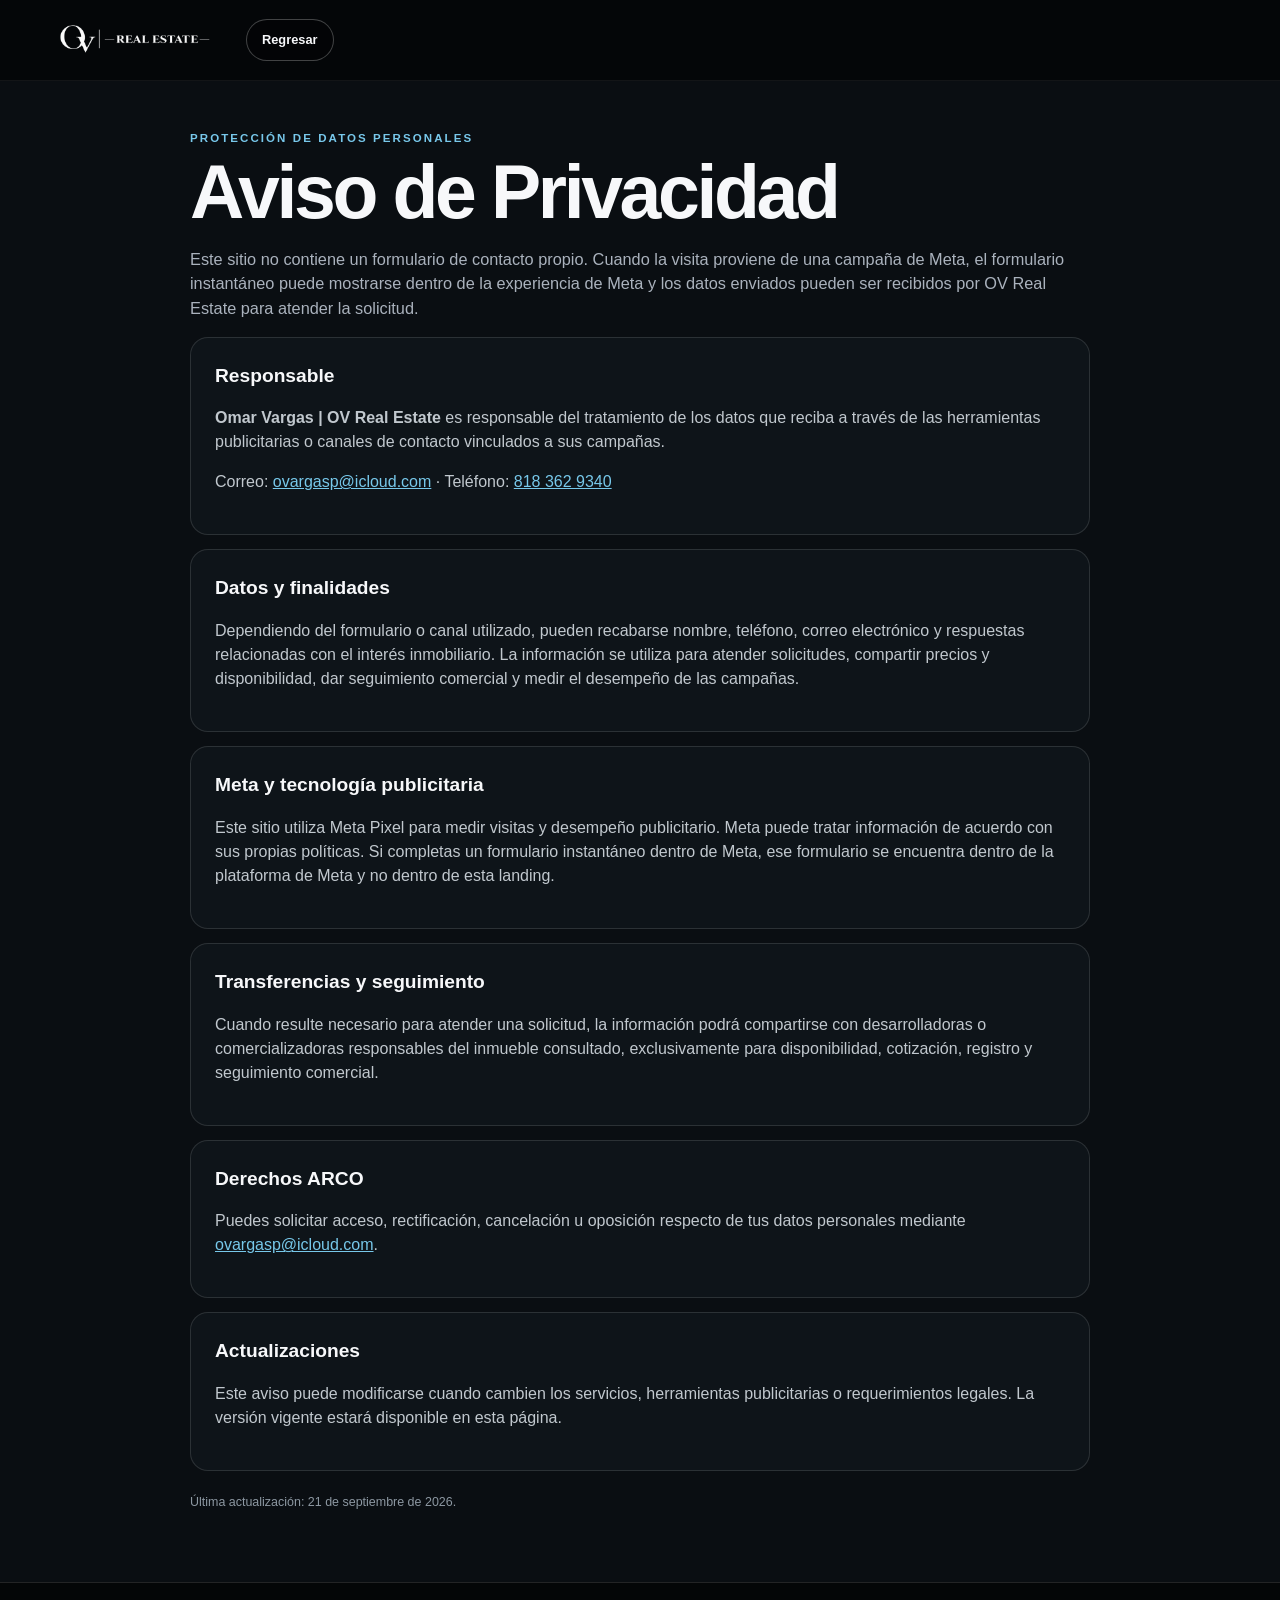
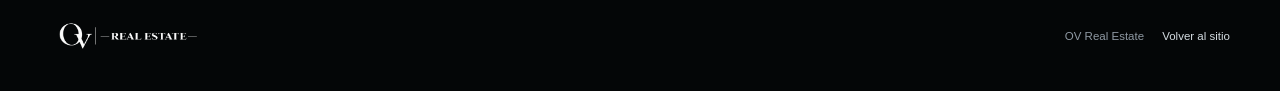
==== public/aviso-privacidad.html @ 69cb6819 "V1" ====
<!doctype html>
<html lang="es-MX">
<head>
  <meta charset="utf-8">
  <meta name="viewport" content="width=device-width,initial-scale=1">
  <title>Aviso de Privacidad | OV Real Estate</title>
  <meta name="description" content="Aviso de Privacidad de OV Real Estate.">
  <link rel="stylesheet" href="styles.css">
  <script>
  !function(f,b,e,v,n,t,s){if(f.fbq)return;n=f.fbq=function(){n.callMethod?
  n.callMethod.apply(n,arguments):n.queue.push(arguments)};if(!f._fbq)f._fbq=n;
  n.push=n;n.loaded=!0;n.version='2.0';n.queue=[];t=b.createElement(e);t.async=!0;
  t.src=v;s=b.getElementsByTagName(e)[0];s.parentNode.insertBefore(t,s)}
  (window,document,'script','https://connect.facebook.net/en_US/fbevents.js');
  fbq('init','922674563576626');fbq('track','PageView');
  </script>
</head>
<body class="privacy-page">
  <header class="topbar solid"><div class="container topbar-inner"><a class="brand" href="index.html" data-preserve-tracking><img src="assets/ov-real-estate-white.png" alt="OV Real Estate"></a><a class="nav-pill" href="index.html" data-preserve-tracking>Regresar</a></div></header>
  <main class="privacy-main">
    <div class="privacy-intro"><div class="eyebrow accent">Protección de datos personales</div><h1>Aviso de Privacidad</h1><p>Este sitio no contiene un formulario de contacto propio. Cuando la visita proviene de una campaña de Meta, el formulario instantáneo puede mostrarse dentro de la experiencia de Meta y los datos enviados pueden ser recibidos por OV Real Estate para atender la solicitud.</p></div>
    <section class="privacy-card"><h2>Responsable</h2><p><strong>Omar Vargas | OV Real Estate</strong> es responsable del tratamiento de los datos que reciba a través de las herramientas publicitarias o canales de contacto vinculados a sus campañas.</p><p>Correo: <a href="mailto:ovargasp@icloud.com">ovargasp@icloud.com</a> · Teléfono: <a href="tel:+528183629340">818 362 9340</a></p></section>
    <section class="privacy-card"><h2>Datos y finalidades</h2><p>Dependiendo del formulario o canal utilizado, pueden recabarse nombre, teléfono, correo electrónico y respuestas relacionadas con el interés inmobiliario. La información se utiliza para atender solicitudes, compartir precios y disponibilidad, dar seguimiento comercial y medir el desempeño de las campañas.</p></section>
    <section class="privacy-card"><h2>Meta y tecnología publicitaria</h2><p>Este sitio utiliza Meta Pixel para medir visitas y desempeño publicitario. Meta puede tratar información de acuerdo con sus propias políticas. Si completas un formulario instantáneo dentro de Meta, ese formulario se encuentra dentro de la plataforma de Meta y no dentro de esta landing.</p></section>
    <section class="privacy-card"><h2>Transferencias y seguimiento</h2><p>Cuando resulte necesario para atender una solicitud, la información podrá compartirse con desarrolladoras o comercializadoras responsables del inmueble consultado, exclusivamente para disponibilidad, cotización, registro y seguimiento comercial.</p></section>
    <section class="privacy-card"><h2>Derechos ARCO</h2><p>Puedes solicitar acceso, rectificación, cancelación u oposición respecto de tus datos personales mediante <a href="mailto:ovargasp@icloud.com">ovargasp@icloud.com</a>.</p></section>
    <section class="privacy-card"><h2>Actualizaciones</h2><p>Este aviso puede modificarse cuando cambien los servicios, herramientas publicitarias o requerimientos legales. La versión vigente estará disponible en esta página.</p></section>
    <div class="privacy-update">Última actualización: 21 de septiembre de 2026.</div>
  </main>
  <footer class="footer"><div class="container footer-inner"><img src="assets/ov-real-estate-white.png" alt="OV Real Estate"><div><span>OV Real Estate</span><a href="index.html" data-preserve-tracking>Volver al sitio</a></div></div></footer>
  <script src="app.js"></script>
</body>
</html>
---- public/styles.css ----
:root{
  --black:#050709;
  --black-2:#090d11;
  --panel:#0d1217;
  --panel-2:#111820;
  --white:#f7f8fa;
  --muted:#aab2bd;
  --line:rgba(255,255,255,.12);
  --blue:#5bb5dd;
  --blue-2:#2c91c0;
  --blue-soft:rgba(91,181,221,.16);
  --max:1180px;
}
*{box-sizing:border-box}html{scroll-behavior:smooth;background:var(--black)}body{margin:0;font-family:"Avenir Next",Avenir,"Helvetica Neue",Arial,sans-serif;background:var(--black);color:var(--white);line-height:1.5}a{color:inherit}img{display:block;max-width:100%}button{font:inherit}.container{width:min(var(--max),calc(100% - 40px));margin-inline:auto}
.topbar{position:fixed;inset:0 0 auto;z-index:50;background:linear-gradient(180deg,rgba(0,0,0,.78),rgba(0,0,0,.28),transparent);border-bottom:1px solid rgba(255,255,255,.06)}.topbar.solid{background:rgba(5,7,9,.96);backdrop-filter:blur(12px)}.topbar-inner{height:80px;display:flex;align-items:center;gap:28px}.brand{display:flex;align-items:center}.brand img{width:168px;height:auto}.desktop-nav{margin-left:auto;display:flex;align-items:center;gap:25px}.desktop-nav a{text-decoration:none;color:rgba(255,255,255,.8);font-size:.82rem;font-weight:750}.desktop-nav a:hover{color:#fff}.nav-pill{text-decoration:none;padding:10px 15px;border-radius:999px;border:1px solid rgba(255,255,255,.25);font-size:.8rem;font-weight:850;background:rgba(0,0,0,.18)}
.hero{position:relative;min-height:min(900px,100svh);display:grid;align-items:end;background:url('assets/hero-valle-oriente.webp') center 48%/cover no-repeat;overflow:hidden}.hero-shade{position:absolute;inset:0;background:linear-gradient(90deg,rgba(0,0,0,.82) 0%,rgba(0,0,0,.6) 26%,rgba(0,0,0,.18) 56%,rgba(0,0,0,.08) 100%),linear-gradient(0deg,rgba(5,7,9,.72),transparent 38%)}.hero-inner{position:relative;z-index:2;padding:150px 0 92px}.hero-copy{max-width:650px}.eyebrow{text-transform:uppercase;letter-spacing:.18em;font-weight:850;font-size:.72rem;color:rgba(255,255,255,.78)}.eyebrow.accent{color:#78c8eb}.hero h1{font-weight:540;letter-spacing:-.055em;line-height:.92;font-size:clamp(3.6rem,8vw,6.8rem);margin:12px 0 22px}.hero-price{margin:0 0 7px;font-size:clamp(1.35rem,3vw,2.1rem)}.hero-price strong{font-weight:900}.hero-details{margin:0;color:rgba(255,255,255,.9);font-size:1.05rem}.hero-actions{display:flex;gap:10px;flex-wrap:wrap;margin-top:28px}.btn{display:inline-flex;align-items:center;justify-content:center;min-height:48px;border-radius:999px;padding:13px 20px;text-decoration:none;font-weight:900}.btn-primary{background:var(--blue-2);color:#fff}.btn-primary:hover{background:#36a3d1}.btn-ghost{border:1px solid rgba(255,255,255,.36);background:rgba(0,0,0,.16)}.hero-note{margin:17px 0 0;font-size:.72rem;color:rgba(255,255,255,.54)}.scroll-cue{position:absolute;z-index:3;left:50%;bottom:22px;transform:translateX(-50%);width:42px;height:42px;border-radius:50%;border:1px solid rgba(255,255,255,.3);display:grid;place-items:center;text-decoration:none;background:rgba(0,0,0,.22)}
.facts{background:#080b0e;border-top:1px solid var(--line);border-bottom:1px solid var(--line)}.facts-grid{display:grid;grid-template-columns:repeat(4,1fr)}.fact{text-align:center;padding:21px 12px;border-right:1px solid var(--line)}.fact:last-child{border-right:0}.fact strong{display:block;font-size:1.08rem}.fact span{display:block;color:var(--muted);margin-top:4px;font-size:.76rem}
.section{padding:82px 0}.section-dark{background:radial-gradient(circle at 90% 0%,rgba(91,181,221,.11),transparent 32%),var(--black)}.section-deep{background:radial-gradient(circle at 6% 8%,rgba(91,181,221,.1),transparent 30%),#080c10;border-top:1px solid var(--line)}.section-head{max-width:760px}.section-head h2,.copy-block h2,.location-copy h2,.closing-band h2{font-weight:560;letter-spacing:-.045em;line-height:1;font-size:clamp(2.5rem,5vw,4.4rem);margin:8px 0 16px}.section-head p,.copy-block>p,.location-copy>p{color:var(--muted);font-size:1.02rem;margin:0}.split-grid{display:grid;grid-template-columns:minmax(0,1fr) minmax(360px,.78fr);gap:52px;align-items:center}.summary-visual{margin:0;border-radius:24px;overflow:hidden;border:1px solid var(--line);background:#111;box-shadow:0 28px 80px rgba(0,0,0,.28)}.summary-visual img{width:100%;aspect-ratio:1/1;object-fit:cover}.feature-list{display:grid;gap:10px;margin-top:30px}.feature-list>div{display:grid;grid-template-columns:44px 1fr;column-gap:12px;padding:16px;border:1px solid var(--line);border-radius:16px;background:rgba(255,255,255,.025)}.feature-list span{grid-row:1/3;color:#7bc9ea;font-size:.76rem;font-weight:900}.feature-list strong{display:block}.feature-list small{color:var(--muted);margin-top:3px}
.amenities-grid{display:grid;grid-template-columns:repeat(2,1fr);gap:14px;margin-top:32px}.amenity-card{position:relative;border:0;padding:0;border-radius:22px;overflow:hidden;background:#111;cursor:pointer;aspect-ratio:1/1}.amenity-card:after{content:"";position:absolute;inset:45% 0 0;background:linear-gradient(0deg,rgba(0,0,0,.76),transparent)}.amenity-card img{width:100%;height:100%;object-fit:cover;transition:transform .28s ease}.amenity-card:hover img{transform:scale(1.025)}.amenity-card span{position:absolute;z-index:2;left:20px;bottom:17px;color:#fff;font-size:1.12rem;font-weight:850}
.plans-section{background:#f1f5f8;color:#0a0d10}.plans-section .eyebrow.accent{color:#2486b2}.plans-section .section-head p{color:#59636e}.plans-head{max-width:none;display:flex;align-items:end;justify-content:space-between;gap:24px}.carousel-actions{display:flex;align-items:center;gap:10px;white-space:nowrap}.carousel-actions button{width:42px;height:42px;border-radius:50%;border:1px solid #cbd6dd;background:#fff;color:#0a0d10;cursor:pointer;font-weight:900}.carousel-actions span{font-size:.8rem;color:#5e6872}.plans-track{display:grid;grid-auto-flow:column;grid-auto-columns:min(78vw,720px);gap:16px;overflow:auto;padding:28px 2px 12px;scroll-snap-type:x mandatory;scrollbar-width:none}.plans-track::-webkit-scrollbar{display:none}.plan-card{scroll-snap-align:center;border:1px solid #d4dee5;background:#fff;border-radius:18px;padding:0;overflow:hidden;cursor:pointer;box-shadow:0 12px 30px rgba(22,39,54,.08)}.plan-card img{width:100%;aspect-ratio:16/9;object-fit:cover}.plan-card span{display:block;text-align:left;padding:12px 15px;font-weight:850;font-size:.86rem;border-top:1px solid #e2e9ee}.notice{color:#75808a;font-size:.74rem;margin:13px 0 0}
.location-section{background:linear-gradient(150deg,#071015,#091118 50%,#071015);border-top:1px solid var(--line)}.location-grid{display:grid;grid-template-columns:.9fr 1.1fr;gap:50px;align-items:start}.location-address{margin-top:24px;padding:15px 18px;border-left:3px solid var(--blue);background:rgba(255,255,255,.03);color:#d9e0e5}.nearby-grid{display:grid;grid-template-columns:repeat(2,1fr);gap:12px}.nearby-grid article{padding:20px;border:1px solid var(--line);border-radius:17px;background:rgba(255,255,255,.025)}.nearby-grid span{display:block;color:#70c4e8;font-size:.72rem;font-weight:900;margin-bottom:11px}.nearby-grid strong{display:block;font-size:1rem}.nearby-grid small{display:block;color:var(--muted);margin-top:5px}
.closing-band{padding:44px 0;background:linear-gradient(90deg,#0d6d97,#134f70);border-top:1px solid rgba(255,255,255,.16)}.closing-inner{display:flex;align-items:center;justify-content:space-between;gap:24px}.closing-band h2{font-size:clamp(2.4rem,5vw,4rem);margin:5px 0 0}.closing-stats{display:flex;flex-wrap:wrap;justify-content:flex-end;gap:10px}.closing-stats span{padding:10px 13px;border:1px solid rgba(255,255,255,.25);border-radius:999px;font-size:.82rem;background:rgba(0,0,0,.08)}
.footer{padding:28px 0;background:#040607;border-top:1px solid var(--line)}.footer-inner{display:flex;align-items:center;gap:24px;justify-content:space-between}.footer-inner img{width:155px}.footer-inner div{display:flex;gap:18px;align-items:center;color:#8f99a3;font-size:.72rem}.footer-inner a{color:#d4dce1;text-decoration:none}
.lightbox{position:fixed;inset:0;z-index:100;background:rgba(0,0,0,.92);display:none;place-items:center;padding:28px}.lightbox.is-open{display:grid}.lightbox-stage{width:min(1200px,94vw);max-height:88vh;display:grid;place-items:center;gap:10px}.lightbox-stage img{max-width:100%;max-height:80vh;object-fit:contain;border-radius:10px;background:#fff}.lightbox-stage div{color:#fff;font-weight:800}.lightbox-close{position:absolute;right:18px;top:14px;width:46px;height:46px;border-radius:50%;border:1px solid rgba(255,255,255,.3);background:rgba(0,0,0,.35);color:#fff;font-size:1.8rem;cursor:pointer}
.privacy-page{background:#0a0e12}.privacy-main{width:min(900px,calc(100% - 40px));margin:0 auto;padding:130px 0 70px}.privacy-intro h1{font-size:clamp(2.7rem,6vw,4.7rem);line-height:1;letter-spacing:-.045em;margin:8px 0 16px}.privacy-intro p{color:var(--muted);font-size:1.02rem}.privacy-card{margin-top:14px;padding:24px;border:1px solid var(--line);border-radius:18px;background:#0e1419}.privacy-card h2{margin:0 0 10px;font-size:1.2rem}.privacy-card p{color:#c1c8ce}.privacy-card a{color:#77c8ea}.privacy-update{margin-top:22px;color:#8d98a2;font-size:.78rem}
@media(max-width:900px){.desktop-nav{display:none}.topbar-inner{height:72px}.brand img{width:150px}.hero{min-height:760px;background-position:58% center}.hero-shade{background:linear-gradient(90deg,rgba(0,0,0,.82),rgba(0,0,0,.4)),linear-gradient(0deg,rgba(5,7,9,.76),transparent 45%)}.hero-inner{padding:128px 0 78px}.hero-copy{max-width:560px}.facts-grid{grid-template-columns:repeat(2,1fr)}.fact:nth-child(2){border-right:0}.fact:nth-child(-n+2){border-bottom:1px solid var(--line)}.split-grid,.location-grid{grid-template-columns:1fr}.summary-visual{max-width:620px}.plans-head{align-items:start}.amenities-grid{gap:10px}.closing-inner{align-items:flex-start;flex-direction:column}.closing-stats{justify-content:flex-start}.footer-inner{align-items:flex-start;flex-direction:column}.footer-inner div{align-items:flex-start;flex-direction:column;gap:6px}}
@media(max-width:620px){.container{width:min(100% - 28px,var(--max))}.topbar .nav-pill{font-size:.72rem;padding:9px 12px}.hero{min-height:720px;background-position:58% center}.hero h1{font-size:clamp(3rem,16vw,4.7rem)}.hero-details{font-size:.92rem}.hero-actions{flex-direction:column;align-items:stretch}.btn{width:100%}.section{padding:62px 0}.section-head h2,.copy-block h2,.location-copy h2{font-size:2.65rem}.amenities-grid{grid-template-columns:1fr 1fr}.amenity-card span{left:13px;bottom:12px;font-size:.9rem}.plans-head{display:block}.carousel-actions{margin-top:16px}.plans-track{grid-auto-columns:90vw}.nearby-grid{grid-template-columns:1fr}.closing-stats{display:grid;grid-template-columns:1fr 1fr}.closing-stats span:first-child{grid-column:1/-1}.footer-inner img{width:135px}.privacy-main{width:min(100% - 28px,900px)}}
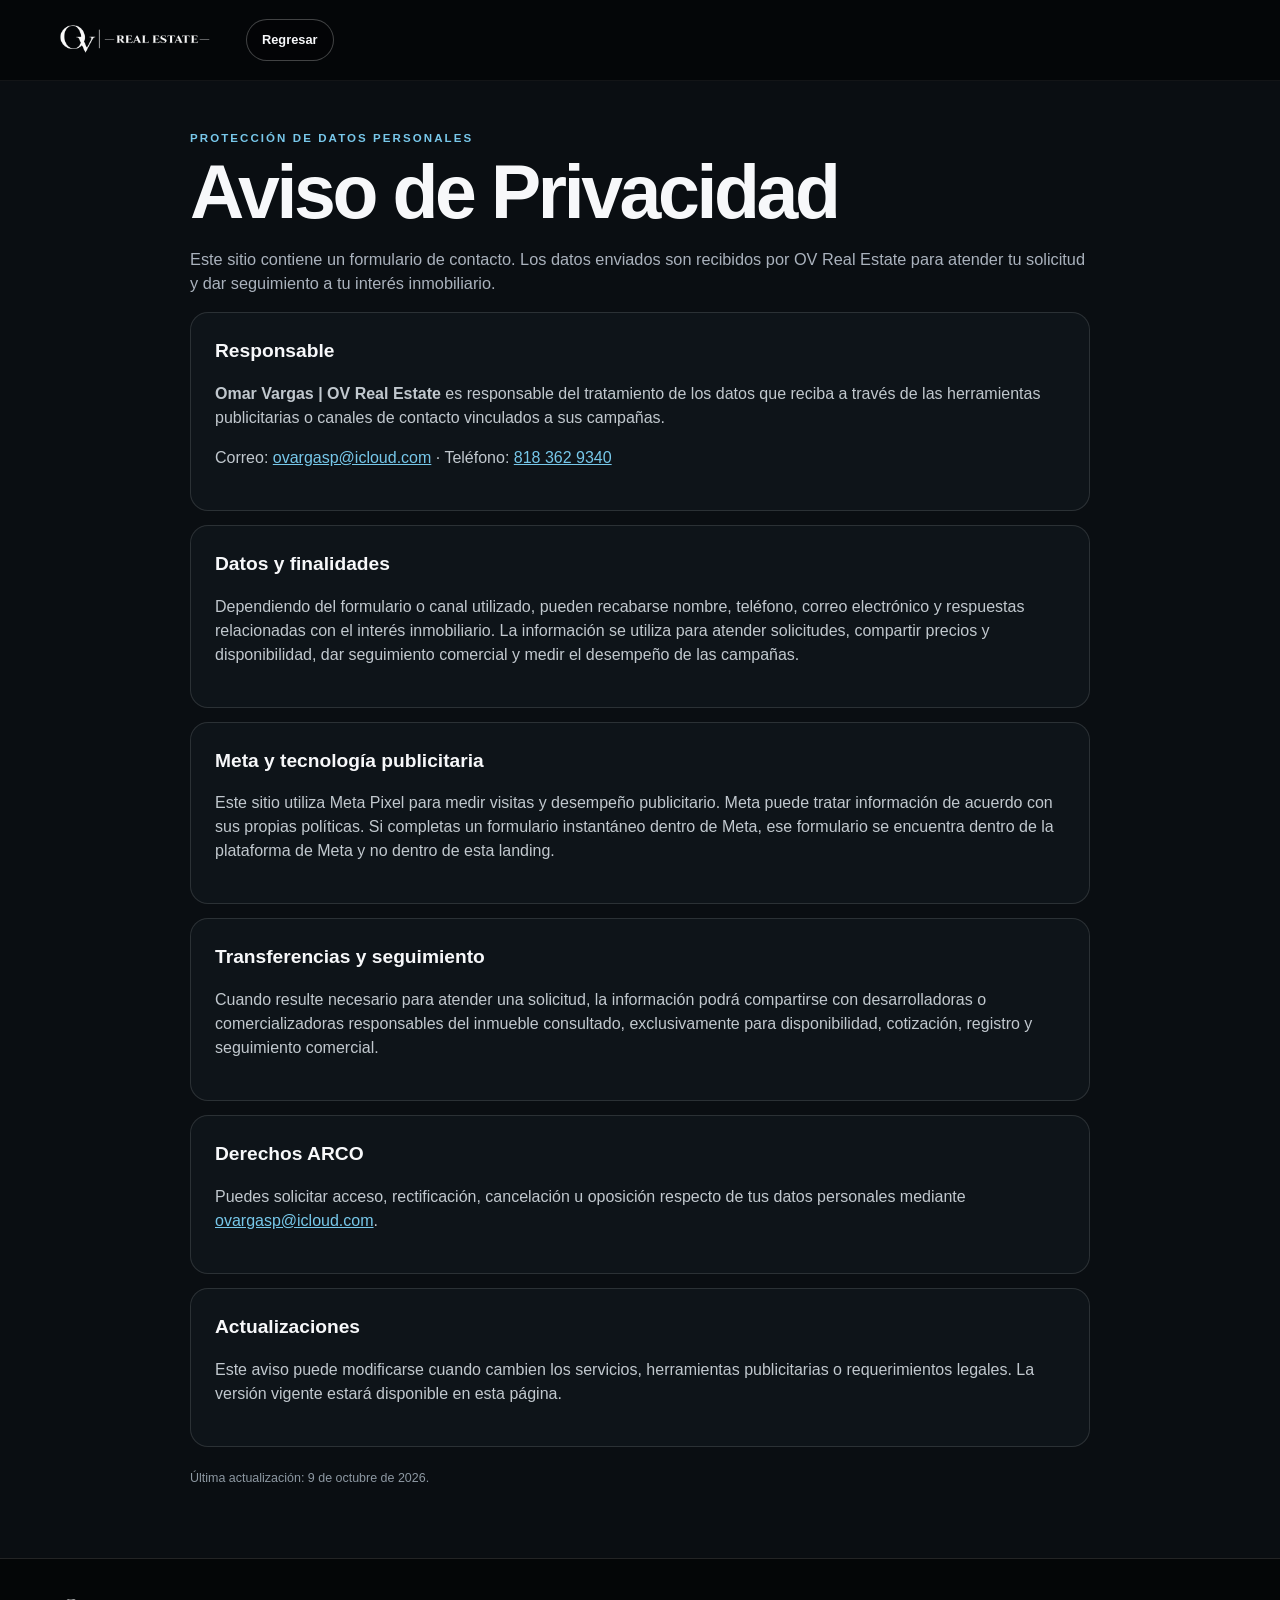
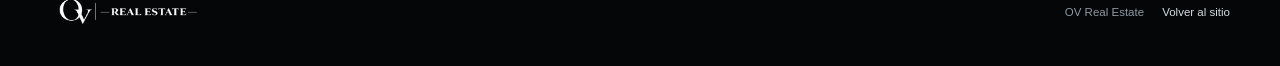
==== commit dec98213: "Actualizar aviso para formulario de contacto" ====
--- a/public/aviso-privacidad.html
+++ b/public/aviso-privacidad.html
@@ -18,14 +18,14 @@
 <body class="privacy-page">
   <header class="topbar solid"><div class="container topbar-inner"><a class="brand" href="index.html" data-preserve-tracking><img src="assets/ov-real-estate-white.png" alt="OV Real Estate"></a><a class="nav-pill" href="index.html" data-preserve-tracking>Regresar</a></div></header>
   <main class="privacy-main">
-    <div class="privacy-intro"><div class="eyebrow accent">Protección de datos personales</div><h1>Aviso de Privacidad</h1><p>Este sitio no contiene un formulario de contacto propio. Cuando la visita proviene de una campaña de Meta, el formulario instantáneo puede mostrarse dentro de la experiencia de Meta y los datos enviados pueden ser recibidos por OV Real Estate para atender la solicitud.</p></div>
+    <div class="privacy-intro"><div class="eyebrow accent">Protección de datos personales</div><h1>Aviso de Privacidad</h1><p>Este sitio contiene un formulario de contacto. Los datos enviados son recibidos por OV Real Estate para atender tu solicitud y dar seguimiento a tu interés inmobiliario.</p></div>
     <section class="privacy-card"><h2>Responsable</h2><p><strong>Omar Vargas | OV Real Estate</strong> es responsable del tratamiento de los datos que reciba a través de las herramientas publicitarias o canales de contacto vinculados a sus campañas.</p><p>Correo: <a href="mailto:ovargasp@icloud.com">ovargasp@icloud.com</a> · Teléfono: <a href="tel:+528183629340">818 362 9340</a></p></section>
     <section class="privacy-card"><h2>Datos y finalidades</h2><p>Dependiendo del formulario o canal utilizado, pueden recabarse nombre, teléfono, correo electrónico y respuestas relacionadas con el interés inmobiliario. La información se utiliza para atender solicitudes, compartir precios y disponibilidad, dar seguimiento comercial y medir el desempeño de las campañas.</p></section>
     <section class="privacy-card"><h2>Meta y tecnología publicitaria</h2><p>Este sitio utiliza Meta Pixel para medir visitas y desempeño publicitario. Meta puede tratar información de acuerdo con sus propias políticas. Si completas un formulario instantáneo dentro de Meta, ese formulario se encuentra dentro de la plataforma de Meta y no dentro de esta landing.</p></section>
     <section class="privacy-card"><h2>Transferencias y seguimiento</h2><p>Cuando resulte necesario para atender una solicitud, la información podrá compartirse con desarrolladoras o comercializadoras responsables del inmueble consultado, exclusivamente para disponibilidad, cotización, registro y seguimiento comercial.</p></section>
     <section class="privacy-card"><h2>Derechos ARCO</h2><p>Puedes solicitar acceso, rectificación, cancelación u oposición respecto de tus datos personales mediante <a href="mailto:ovargasp@icloud.com">ovargasp@icloud.com</a>.</p></section>
     <section class="privacy-card"><h2>Actualizaciones</h2><p>Este aviso puede modificarse cuando cambien los servicios, herramientas publicitarias o requerimientos legales. La versión vigente estará disponible en esta página.</p></section>
-    <div class="privacy-update">Última actualización: 21 de septiembre de 2026.</div>
+    <div class="privacy-update">Última actualización: 9 de octubre de 2026.</div>
   </main>
   <footer class="footer"><div class="container footer-inner"><img src="assets/ov-real-estate-white.png" alt="OV Real Estate"><div><span>OV Real Estate</span><a href="index.html" data-preserve-tracking>Volver al sitio</a></div></div></footer>
   <script src="app.js"></script>
--- a/public/styles.css
+++ b/public/styles.css
@@ -13,9 +13,10 @@
 }
 *{box-sizing:border-box}html{scroll-behavior:smooth;background:var(--black)}body{margin:0;font-family:"Avenir Next",Avenir,"Helvetica Neue",Arial,sans-serif;background:var(--black);color:var(--white);line-height:1.5}a{color:inherit}img{display:block;max-width:100%}button{font:inherit}.container{width:min(var(--max),calc(100% - 40px));margin-inline:auto}
 .topbar{position:fixed;inset:0 0 auto;z-index:50;background:linear-gradient(180deg,rgba(0,0,0,.78),rgba(0,0,0,.28),transparent);border-bottom:1px solid rgba(255,255,255,.06)}.topbar.solid{background:rgba(5,7,9,.96);backdrop-filter:blur(12px)}.topbar-inner{height:80px;display:flex;align-items:center;gap:28px}.brand{display:flex;align-items:center}.brand img{width:168px;height:auto}.desktop-nav{margin-left:auto;display:flex;align-items:center;gap:25px}.desktop-nav a{text-decoration:none;color:rgba(255,255,255,.8);font-size:.82rem;font-weight:750}.desktop-nav a:hover{color:#fff}.nav-pill{text-decoration:none;padding:10px 15px;border-radius:999px;border:1px solid rgba(255,255,255,.25);font-size:.8rem;font-weight:850;background:rgba(0,0,0,.18)}
-.hero{position:relative;min-height:min(900px,100svh);display:grid;align-items:end;background:url('assets/hero-valle-oriente.webp') center 48%/cover no-repeat;overflow:hidden}.hero-shade{position:absolute;inset:0;background:linear-gradient(90deg,rgba(0,0,0,.82) 0%,rgba(0,0,0,.6) 26%,rgba(0,0,0,.18) 56%,rgba(0,0,0,.08) 100%),linear-gradient(0deg,rgba(5,7,9,.72),transparent 38%)}.hero-inner{position:relative;z-index:2;padding:150px 0 92px}.hero-copy{max-width:650px}.eyebrow{text-transform:uppercase;letter-spacing:.18em;font-weight:850;font-size:.72rem;color:rgba(255,255,255,.78)}.eyebrow.accent{color:#78c8eb}.hero h1{font-weight:540;letter-spacing:-.055em;line-height:.92;font-size:clamp(3.6rem,8vw,6.8rem);margin:12px 0 22px}.hero-price{margin:0 0 7px;font-size:clamp(1.35rem,3vw,2.1rem)}.hero-price strong{font-weight:900}.hero-details{margin:0;color:rgba(255,255,255,.9);font-size:1.05rem}.hero-actions{display:flex;gap:10px;flex-wrap:wrap;margin-top:28px}.btn{display:inline-flex;align-items:center;justify-content:center;min-height:48px;border-radius:999px;padding:13px 20px;text-decoration:none;font-weight:900}.btn-primary{background:var(--blue-2);color:#fff}.btn-primary:hover{background:#36a3d1}.btn-ghost{border:1px solid rgba(255,255,255,.36);background:rgba(0,0,0,.16)}.hero-note{margin:17px 0 0;font-size:.72rem;color:rgba(255,255,255,.54)}.scroll-cue{position:absolute;z-index:3;left:50%;bottom:22px;transform:translateX(-50%);width:42px;height:42px;border-radius:50%;border:1px solid rgba(255,255,255,.3);display:grid;place-items:center;text-decoration:none;background:rgba(0,0,0,.22)}
+.hero{position:relative;min-height:min(900px,100svh);display:grid;align-items:end;background:url('assets/hero-valle-oriente.webp') center 48%/cover no-repeat;overflow:hidden}.hero-shade{position:absolute;inset:0;background:linear-gradient(90deg,rgba(0,0,0,.82) 0%,rgba(0,0,0,.6) 26%,rgba(0,0,0,.18) 56%,rgba(0,0,0,.08) 100%),linear-gradient(0deg,rgba(5,7,9,.72),transparent 38%)}.hero-inner{position:relative;z-index:2;padding:150px 0 92px}.hero-copy{max-width:650px}.eyebrow{text-transform:uppercase;letter-spacing:.18em;font-weight:850;font-size:.72rem;color:rgba(255,255,255,.78)}.eyebrow.accent{color:#78c8eb}.hero h1{font-weight:540;letter-spacing:-.055em;line-height:.92;font-size:clamp(3.6rem,8vw,6.8rem);margin:12px 0 22px}.hero h1 .title-line{display:block}.hero h1 .title-line:first-child{white-space:nowrap}.hero-price{margin:0 0 7px;font-size:clamp(1.35rem,3vw,2.1rem)}.hero-price strong{font-weight:900}.hero-details{margin:0;color:rgba(255,255,255,.9);font-size:1.05rem}.hero-actions{display:flex;gap:10px;flex-wrap:wrap;margin-top:28px}.btn{display:inline-flex;align-items:center;justify-content:center;min-height:48px;border-radius:999px;padding:13px 20px;text-decoration:none;font-weight:900}.btn-primary{background:var(--blue-2);color:#fff}.btn-primary:hover{background:#36a3d1}.btn-ghost{border:1px solid rgba(255,255,255,.36);background:rgba(0,0,0,.16)}.hero-note{margin:17px 0 0;font-size:.72rem;color:rgba(255,255,255,.54)}.scroll-cue{position:absolute;z-index:3;left:50%;bottom:22px;transform:translateX(-50%);width:42px;height:42px;border-radius:50%;border:1px solid rgba(255,255,255,.3);display:grid;place-items:center;text-decoration:none;background:rgba(0,0,0,.22)}
 .facts{background:#080b0e;border-top:1px solid var(--line);border-bottom:1px solid var(--line)}.facts-grid{display:grid;grid-template-columns:repeat(4,1fr)}.fact{text-align:center;padding:21px 12px;border-right:1px solid var(--line)}.fact:last-child{border-right:0}.fact strong{display:block;font-size:1.08rem}.fact span{display:block;color:var(--muted);margin-top:4px;font-size:.76rem}
-.section{padding:82px 0}.section-dark{background:radial-gradient(circle at 90% 0%,rgba(91,181,221,.11),transparent 32%),var(--black)}.section-deep{background:radial-gradient(circle at 6% 8%,rgba(91,181,221,.1),transparent 30%),#080c10;border-top:1px solid var(--line)}.section-head{max-width:760px}.section-head h2,.copy-block h2,.location-copy h2,.closing-band h2{font-weight:560;letter-spacing:-.045em;line-height:1;font-size:clamp(2.5rem,5vw,4.4rem);margin:8px 0 16px}.section-head p,.copy-block>p,.location-copy>p{color:var(--muted);font-size:1.02rem;margin:0}.split-grid{display:grid;grid-template-columns:minmax(0,1fr) minmax(360px,.78fr);gap:52px;align-items:center}.summary-visual{margin:0;border-radius:24px;overflow:hidden;border:1px solid var(--line);background:#111;box-shadow:0 28px 80px rgba(0,0,0,.28)}.summary-visual img{width:100%;aspect-ratio:1/1;object-fit:cover}.feature-list{display:grid;gap:10px;margin-top:30px}.feature-list>div{display:grid;grid-template-columns:44px 1fr;column-gap:12px;padding:16px;border:1px solid var(--line);border-radius:16px;background:rgba(255,255,255,.025)}.feature-list span{grid-row:1/3;color:#7bc9ea;font-size:.76rem;font-weight:900}.feature-list strong{display:block}.feature-list small{color:var(--muted);margin-top:3px}
+.connection-strip{padding:92px 0 82px;background:#05090c;border-bottom:1px solid var(--line)}.connection-grid{display:grid;grid-template-columns:minmax(0,1.25fr) minmax(320px,.75fr);gap:48px;align-items:end}.connection-copy h2{font-weight:560;letter-spacing:-.035em;line-height:1.05;font-size:clamp(2.3rem,4.6vw,4rem);margin:10px 0 18px}.connection-copy p{margin:0;color:var(--muted);font-size:1.02rem;max-width:820px}.connection-tags{display:flex;flex-wrap:wrap;gap:10px;justify-content:flex-end}.connection-tags span{display:inline-flex;align-items:center;justify-content:center;min-height:42px;padding:10px 14px;border:1px solid var(--line);border-radius:999px;background:rgba(255,255,255,.035);font-size:.84rem;font-weight:800;color:#eef3f6}
+.section{padding:82px 0}.section-dark{background:radial-gradient(circle at 90% 0%,rgba(91,181,221,.11),transparent 32%),var(--black)}.section-deep{background:radial-gradient(circle at 6% 8%,rgba(91,181,221,.1),transparent 30%),#080c10;border-top:1px solid var(--line)}.section-head{max-width:760px}.section-head h2,.copy-block h2,.location-copy h2,.closing-band h2{font-weight:560;letter-spacing:-.045em;line-height:1;font-size:clamp(2.5rem,5vw,4.4rem);margin:8px 0 16px}.section-head p,.copy-block>p,.location-copy>p{color:var(--muted);font-size:1.02rem;margin:0}.split-grid{display:grid;grid-template-columns:minmax(0,1fr) minmax(360px,.78fr);gap:52px;align-items:center}.summary-visual{position:relative;margin:0;border-radius:24px;overflow:hidden;border:1px solid var(--line);background:#111;box-shadow:0 28px 80px rgba(0,0,0,.28)}.summary-visual img{width:100%;height:100%;object-fit:cover;display:block}.project-slider{position:relative;aspect-ratio:1/1;overflow:hidden;background:#0a0f13}.project-slider:after{content:"";position:absolute;left:0;right:0;bottom:0;height:30%;background:linear-gradient(180deg,transparent,rgba(0,0,0,.24));pointer-events:none;z-index:1}.project-slide{position:absolute;inset:0;border:0;padding:0;margin:0;background:transparent;cursor:pointer;opacity:0;transition:opacity .55s ease,transform .55s ease;transform:scale(1.02)}.project-slide.is-active{opacity:1;transform:scale(1);z-index:2}.project-dots{position:absolute;left:50%;bottom:16px;transform:translateX(-50%);display:flex;gap:8px;align-items:center;z-index:4;padding:9px 12px;border-radius:999px;background:rgba(6,9,12,.42);backdrop-filter:blur(8px);-webkit-backdrop-filter:blur(8px)}.project-dots button{width:9px;height:9px;border-radius:50%;border:0;padding:0;background:rgba(255,255,255,.42);cursor:pointer;transition:transform .2s ease,background .2s ease}.project-dots button.is-active{background:#fff;transform:scale(1.15)}.feature-list{display:grid;gap:10px;margin-top:30px}.feature-list>div{display:grid;grid-template-columns:44px 1fr;column-gap:12px;padding:16px;border:1px solid var(--line);border-radius:16px;background:rgba(255,255,255,.025)}.feature-list span{grid-row:1/3;color:#7bc9ea;font-size:.76rem;font-weight:900}.feature-list strong{display:block}.feature-list small{color:var(--muted);margin-top:3px}
 .amenities-grid{display:grid;grid-template-columns:repeat(2,1fr);gap:14px;margin-top:32px}.amenity-card{position:relative;border:0;padding:0;border-radius:22px;overflow:hidden;background:#111;cursor:pointer;aspect-ratio:1/1}.amenity-card:after{content:"";position:absolute;inset:45% 0 0;background:linear-gradient(0deg,rgba(0,0,0,.76),transparent)}.amenity-card img{width:100%;height:100%;object-fit:cover;transition:transform .28s ease}.amenity-card:hover img{transform:scale(1.025)}.amenity-card span{position:absolute;z-index:2;left:20px;bottom:17px;color:#fff;font-size:1.12rem;font-weight:850}
 .plans-section{background:#f1f5f8;color:#0a0d10}.plans-section .eyebrow.accent{color:#2486b2}.plans-section .section-head p{color:#59636e}.plans-head{max-width:none;display:flex;align-items:end;justify-content:space-between;gap:24px}.carousel-actions{display:flex;align-items:center;gap:10px;white-space:nowrap}.carousel-actions button{width:42px;height:42px;border-radius:50%;border:1px solid #cbd6dd;background:#fff;color:#0a0d10;cursor:pointer;font-weight:900}.carousel-actions span{font-size:.8rem;color:#5e6872}.plans-track{display:grid;grid-auto-flow:column;grid-auto-columns:min(78vw,720px);gap:16px;overflow:auto;padding:28px 2px 12px;scroll-snap-type:x mandatory;scrollbar-width:none}.plans-track::-webkit-scrollbar{display:none}.plan-card{scroll-snap-align:center;border:1px solid #d4dee5;background:#fff;border-radius:18px;padding:0;overflow:hidden;cursor:pointer;box-shadow:0 12px 30px rgba(22,39,54,.08)}.plan-card img{width:100%;aspect-ratio:16/9;object-fit:cover}.plan-card span{display:block;text-align:left;padding:12px 15px;font-weight:850;font-size:.86rem;border-top:1px solid #e2e9ee}.notice{color:#75808a;font-size:.74rem;margin:13px 0 0}
 .location-section{background:linear-gradient(150deg,#071015,#091118 50%,#071015);border-top:1px solid var(--line)}.location-grid{display:grid;grid-template-columns:.9fr 1.1fr;gap:50px;align-items:start}.location-address{margin-top:24px;padding:15px 18px;border-left:3px solid var(--blue);background:rgba(255,255,255,.03);color:#d9e0e5}.nearby-grid{display:grid;grid-template-columns:repeat(2,1fr);gap:12px}.nearby-grid article{padding:20px;border:1px solid var(--line);border-radius:17px;background:rgba(255,255,255,.025)}.nearby-grid span{display:block;color:#70c4e8;font-size:.72rem;font-weight:900;margin-bottom:11px}.nearby-grid strong{display:block;font-size:1rem}.nearby-grid small{display:block;color:var(--muted);margin-top:5px}
@@ -23,5 +24,9 @@
 .footer{padding:28px 0;background:#040607;border-top:1px solid var(--line)}.footer-inner{display:flex;align-items:center;gap:24px;justify-content:space-between}.footer-inner img{width:155px}.footer-inner div{display:flex;gap:18px;align-items:center;color:#8f99a3;font-size:.72rem}.footer-inner a{color:#d4dce1;text-decoration:none}
 .lightbox{position:fixed;inset:0;z-index:100;background:rgba(0,0,0,.92);display:none;place-items:center;padding:28px}.lightbox.is-open{display:grid}.lightbox-stage{width:min(1200px,94vw);max-height:88vh;display:grid;place-items:center;gap:10px}.lightbox-stage img{max-width:100%;max-height:80vh;object-fit:contain;border-radius:10px;background:#fff}.lightbox-stage div{color:#fff;font-weight:800}.lightbox-close{position:absolute;right:18px;top:14px;width:46px;height:46px;border-radius:50%;border:1px solid rgba(255,255,255,.3);background:rgba(0,0,0,.35);color:#fff;font-size:1.8rem;cursor:pointer}
 .privacy-page{background:#0a0e12}.privacy-main{width:min(900px,calc(100% - 40px));margin:0 auto;padding:130px 0 70px}.privacy-intro h1{font-size:clamp(2.7rem,6vw,4.7rem);line-height:1;letter-spacing:-.045em;margin:8px 0 16px}.privacy-intro p{color:var(--muted);font-size:1.02rem}.privacy-card{margin-top:14px;padding:24px;border:1px solid var(--line);border-radius:18px;background:#0e1419}.privacy-card h2{margin:0 0 10px;font-size:1.2rem}.privacy-card p{color:#c1c8ce}.privacy-card a{color:#77c8ea}.privacy-update{margin-top:22px;color:#8d98a2;font-size:.78rem}
-@media(max-width:900px){.desktop-nav{display:none}.topbar-inner{height:72px}.brand img{width:150px}.hero{min-height:760px;background-position:58% center}.hero-shade{background:linear-gradient(90deg,rgba(0,0,0,.82),rgba(0,0,0,.4)),linear-gradient(0deg,rgba(5,7,9,.76),transparent 45%)}.hero-inner{padding:128px 0 78px}.hero-copy{max-width:560px}.facts-grid{grid-template-columns:repeat(2,1fr)}.fact:nth-child(2){border-right:0}.fact:nth-child(-n+2){border-bottom:1px solid var(--line)}.split-grid,.location-grid{grid-template-columns:1fr}.summary-visual{max-width:620px}.plans-head{align-items:start}.amenities-grid{gap:10px}.closing-inner{align-items:flex-start;flex-direction:column}.closing-stats{justify-content:flex-start}.footer-inner{align-items:flex-start;flex-direction:column}.footer-inner div{align-items:flex-start;flex-direction:column;gap:6px}}
-@media(max-width:620px){.container{width:min(100% - 28px,var(--max))}.topbar .nav-pill{font-size:.72rem;padding:9px 12px}.hero{min-height:720px;background-position:58% center}.hero h1{font-size:clamp(3rem,16vw,4.7rem)}.hero-details{font-size:.92rem}.hero-actions{flex-direction:column;align-items:stretch}.btn{width:100%}.section{padding:62px 0}.section-head h2,.copy-block h2,.location-copy h2{font-size:2.65rem}.amenities-grid{grid-template-columns:1fr 1fr}.amenity-card span{left:13px;bottom:12px;font-size:.9rem}.plans-head{display:block}.carousel-actions{margin-top:16px}.plans-track{grid-auto-columns:90vw}.nearby-grid{grid-template-columns:1fr}.closing-stats{display:grid;grid-template-columns:1fr 1fr}.closing-stats span:first-child{grid-column:1/-1}.footer-inner img{width:135px}.privacy-main{width:min(100% - 28px,900px)}}
+@media(max-width:900px){.connection-grid{grid-template-columns:1fr;gap:28px}.connection-tags{max-width:none;justify-content:flex-start}.desktop-nav{display:none}.topbar-inner{height:72px}.brand img{width:150px}.hero{min-height:760px;background-position:58% center}.hero-shade{background:linear-gradient(90deg,rgba(0,0,0,.82),rgba(0,0,0,.4)),linear-gradient(0deg,rgba(5,7,9,.76),transparent 45%)}.hero-inner{padding:128px 0 78px}.hero-copy{max-width:560px}.facts-grid{grid-template-columns:repeat(2,1fr)}.fact:nth-child(2){border-right:0}.fact:nth-child(-n+2){border-bottom:1px solid var(--line)}.split-grid,.location-grid{grid-template-columns:1fr}.summary-visual{max-width:620px}.plans-head{align-items:start}.amenities-grid{gap:10px}.closing-inner{align-items:flex-start;flex-direction:column}.closing-stats{justify-content:flex-start}.footer-inner{align-items:flex-start;flex-direction:column}.footer-inner div{align-items:flex-start;flex-direction:column;gap:6px}}
+@media(max-width:620px){.connection-strip{padding:74px 0 58px}.connection-copy h2{font-size:2.25rem}.connection-tags{display:grid;grid-template-columns:1fr 1fr;gap:8px;width:100%}.connection-tags span{padding:12px 10px;font-size:.8rem}.container{width:min(100% - 28px,var(--max))}.topbar .nav-pill{font-size:.72rem;padding:9px 12px}.hero{min-height:720px;background-position:58% center}.hero-copy{max-width:100%}.hero h1{font-size:clamp(2.75rem,13vw,4.2rem);line-height:.95;letter-spacing:-.05em}.hero-details{font-size:.92rem}.hero-actions{flex-direction:column;align-items:stretch}.btn{width:100%}.section{padding:62px 0}.section-head h2,.copy-block h2,.location-copy h2{font-size:2.65rem}.amenities-grid{grid-template-columns:1fr 1fr}.amenity-card span{left:13px;bottom:12px;font-size:.9rem}.plans-head{display:block}.carousel-actions{margin-top:16px}.plans-track{grid-auto-columns:90vw}.nearby-grid{grid-template-columns:1fr}.closing-stats{display:grid;grid-template-columns:1fr 1fr}.closing-stats span:first-child{grid-column:1/-1}.footer-inner img{width:135px}.privacy-main{width:min(100% - 28px,900px)}}
+
+@media(max-width:620px){.project-dots{bottom:12px;padding:8px 10px}.project-dots button{width:8px;height:8px}}
+
+.lead-section{scroll-margin-top:90px}.lead-layout{display:grid;grid-template-columns:1fr 1fr;gap:48px;align-items:start}.lead-form{display:grid;gap:18px;padding:28px;border:1px solid #ffffff26;border-radius:20px;background:#11171b}.lead-form label{display:grid;gap:8px;font-size:15px}.lead-form input:not([type=checkbox]),.lead-form select{width:100%;padding:14px;border:1px solid #ffffff40;border-radius:8px;background:#080d10;color:#fff;font:inherit}.lead-form .lead-consent{display:flex;align-items:flex-start;font-size:13px}.lead-consent input{margin-top:4px}.lead-consent a{text-decoration:underline}.lead-trap{position:absolute;left:-10000px}.lead-form button:disabled{opacity:.6;cursor:wait}#leadStatus{min-height:24px;margin:0}#leadStatus[data-error=true]{color:#ffb8ad}@media(max-width:760px){.lead-layout{grid-template-columns:1fr;gap:24px}.lead-form{padding:20px}}
